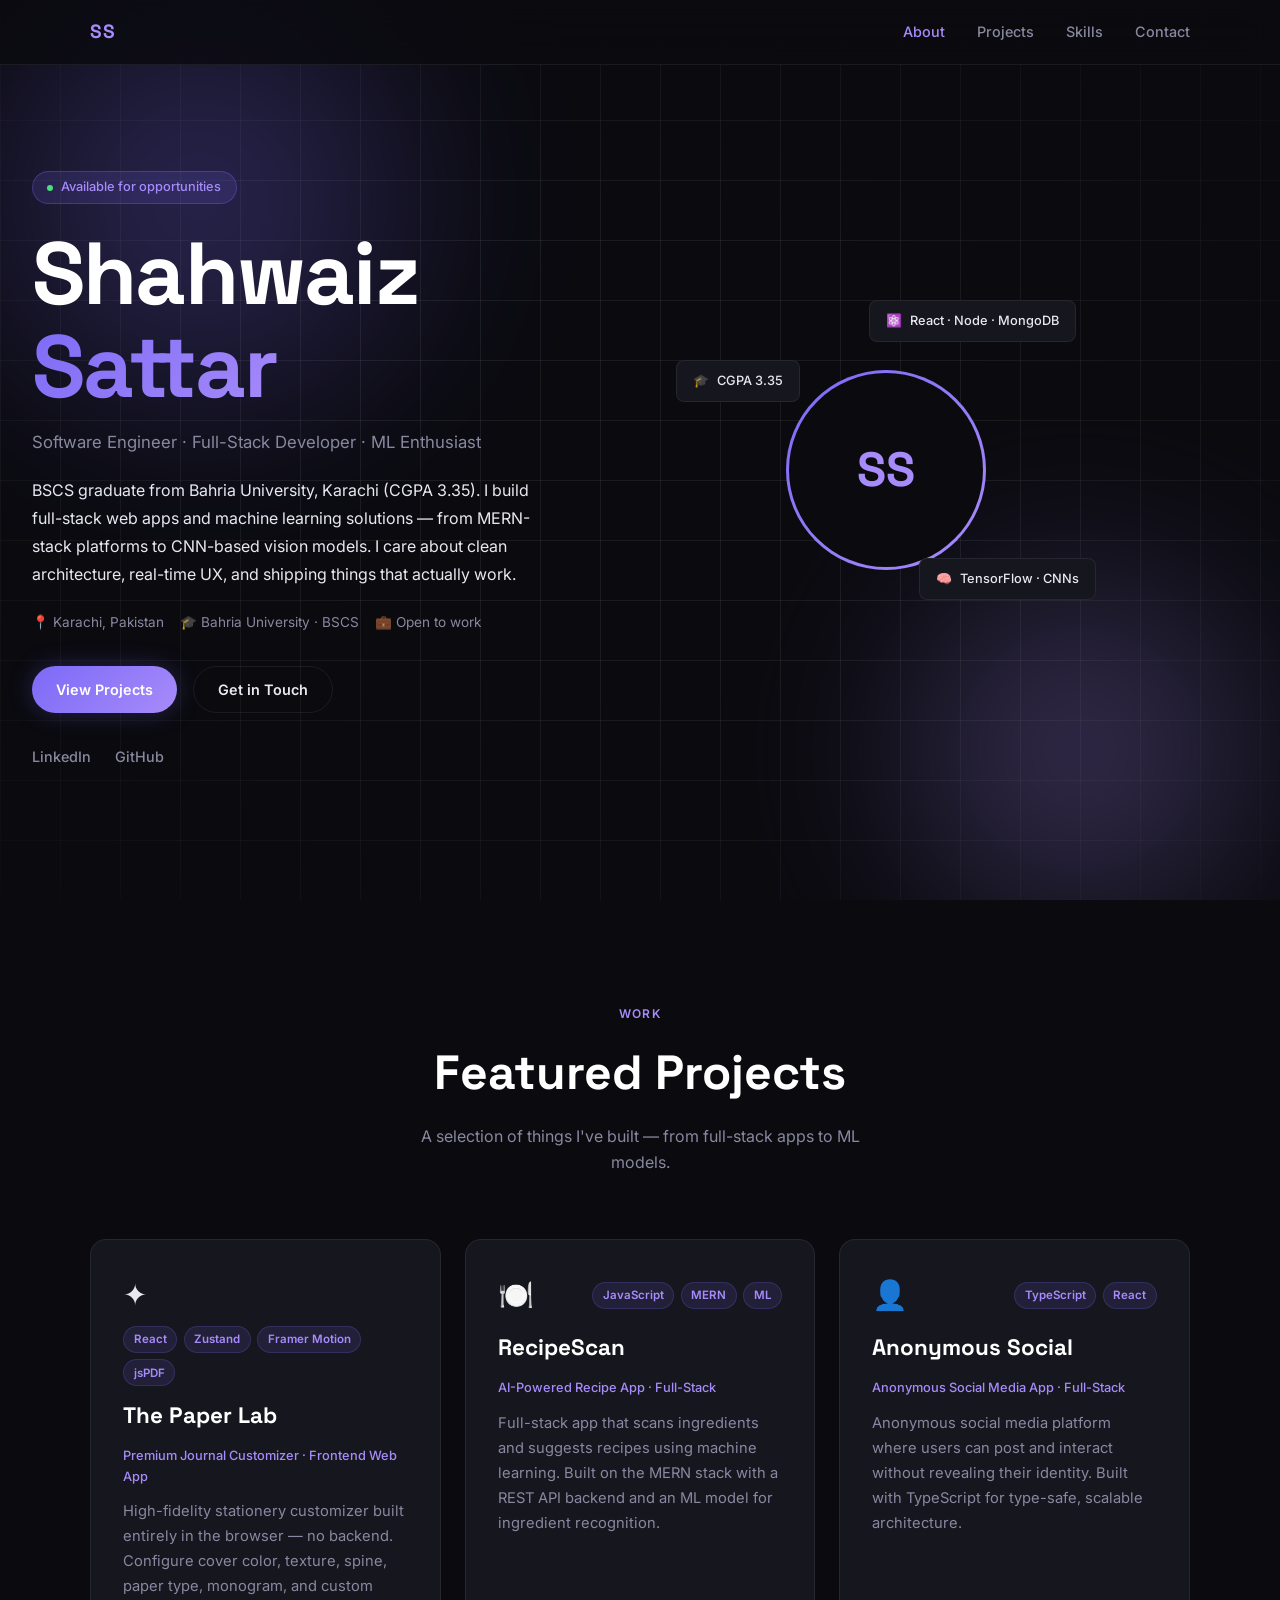
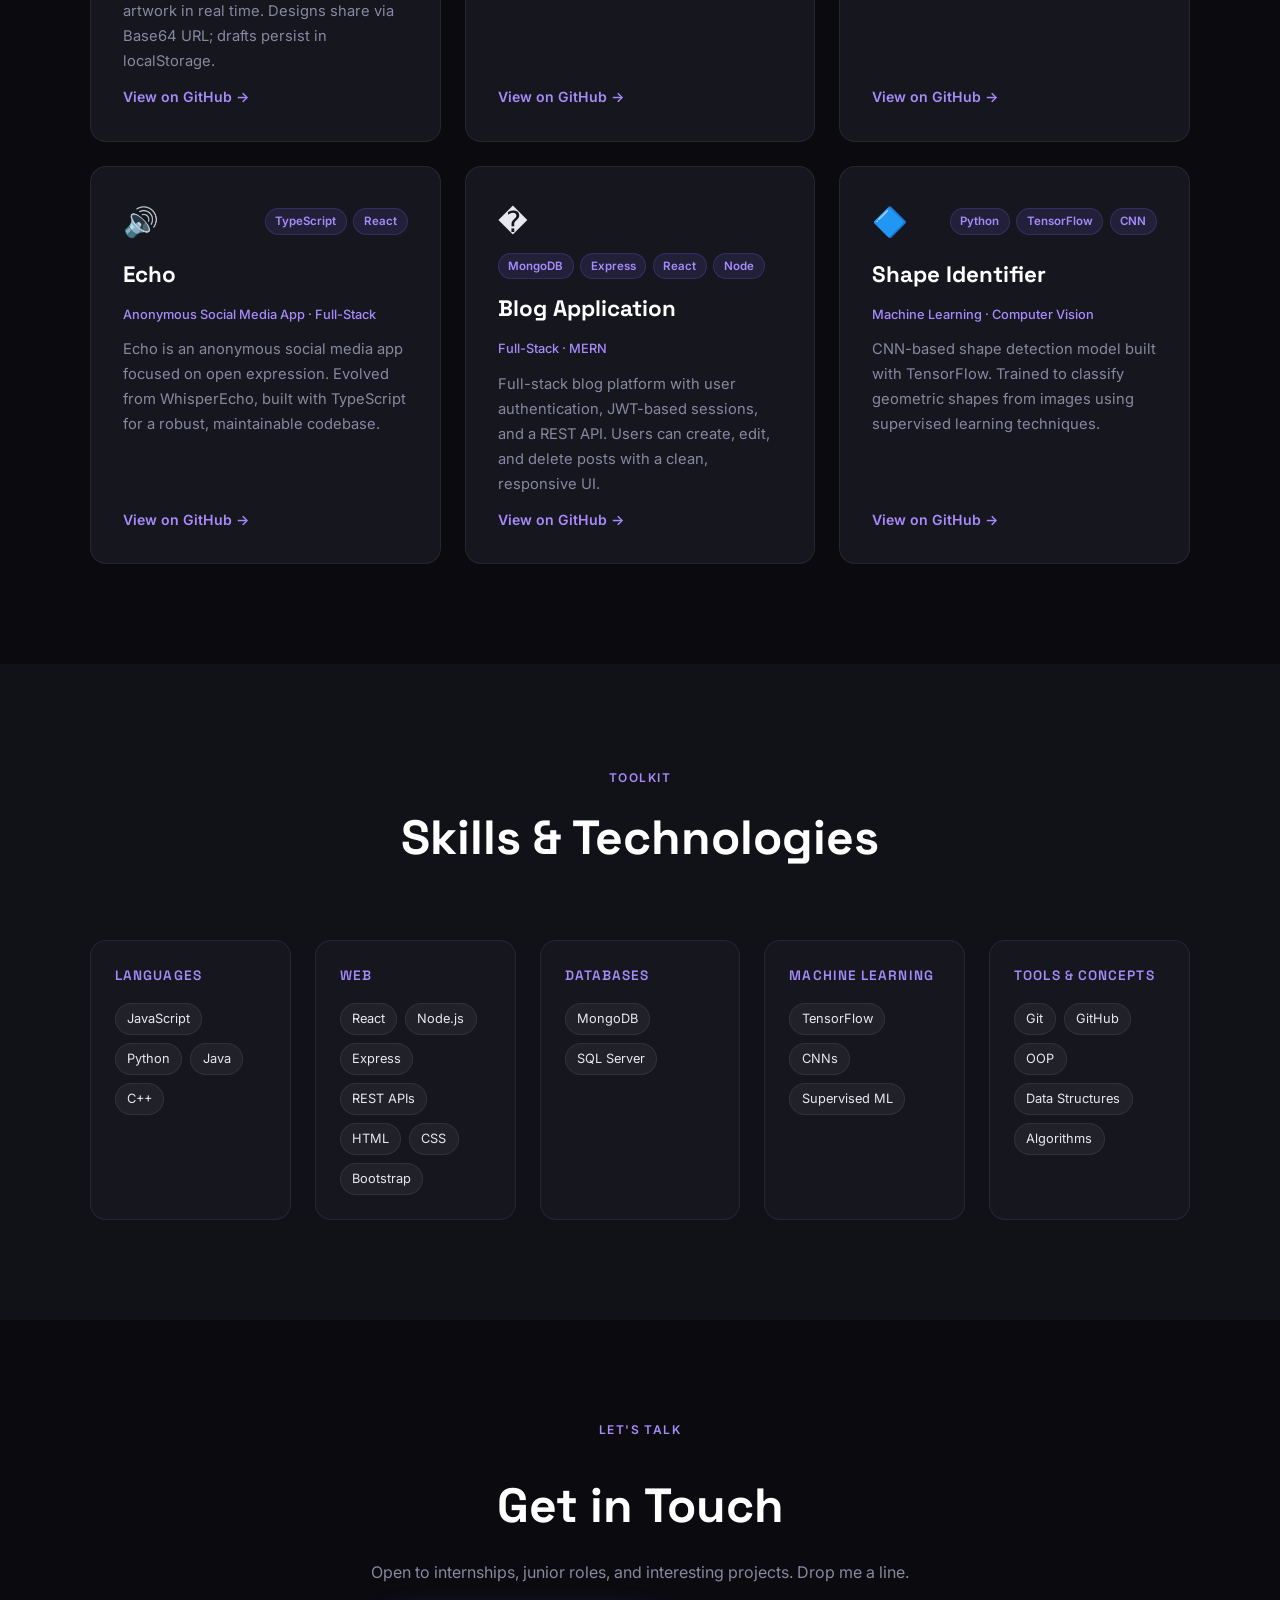
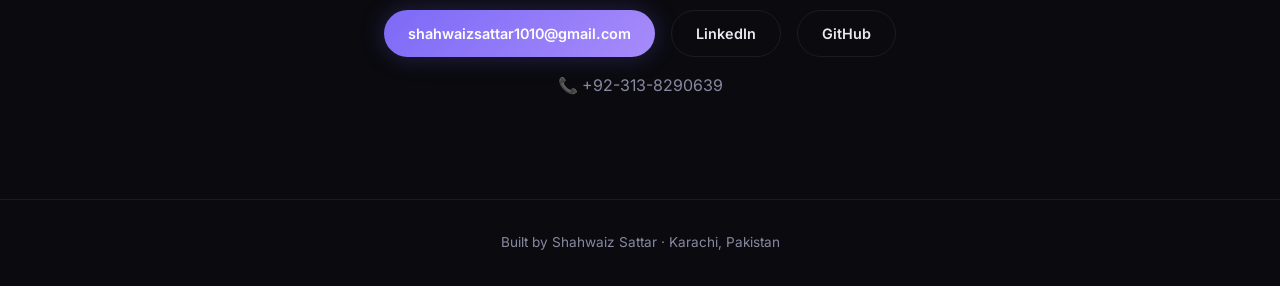
==== index.html @ 79f1ed9a "Initial portfolio commit" ====
<!DOCTYPE html>
<html lang="en">
<head>
  <meta charset="UTF-8" />
  <meta name="viewport" content="width=device-width, initial-scale=1.0" />
  <title>Shahwaiz Sattar — Portfolio</title>
  <link rel="preconnect" href="https://fonts.googleapis.com" />
  <link rel="preconnect" href="https://fonts.gstatic.com" crossorigin />
  <link href="https://fonts.googleapis.com/css2?family=Inter:wght@300;400;500;600;700&family=Space+Grotesk:wght@400;500;600;700&display=swap" rel="stylesheet" />
  <link rel="stylesheet" href="style.css" />
</head>
<body>

  <!-- NAV -->
  <nav id="navbar">
    <div class="nav-inner">
      <span class="nav-logo">SS</span>
      <ul class="nav-links">
        <li><a href="#about">About</a></li>
        <li><a href="#projects">Projects</a></li>
        <li><a href="#skills">Skills</a></li>
        <li><a href="#contact">Contact</a></li>
      </ul>
    </div>
  </nav>

  <!-- HERO / ABOUT -->
  <section id="about" class="hero">
    <div class="hero-bg">
      <div class="blob blob-1"></div>
      <div class="blob blob-2"></div>
      <div class="grid-overlay"></div>
    </div>
    <div class="hero-content">
      <div class="badge">Available for opportunities</div>
      <h1>Shahwaiz<br /><span class="accent">Sattar</span></h1>
      <p class="role">Software Engineer · Full-Stack Developer · ML Enthusiast</p>
      <p class="bio">
        BSCS graduate from Bahria University, Karachi (CGPA 3.35). I build
        full-stack web apps and machine learning solutions — from MERN-stack platforms
        to CNN-based vision models. I care about clean architecture, real-time UX, and
        shipping things that actually work.
      </p>
      <div class="hero-meta">
        <span>📍 Karachi, Pakistan</span>
        <span>🎓 Bahria University · BSCS</span>
        <span>💼 Open to work</span>
      </div>
      <div class="hero-cta">
        <a href="#projects" class="btn btn-primary">View Projects</a>
        <a href="mailto:shahwaizsattar1010@gmail.com" class="btn btn-ghost">Get in Touch</a>
      </div>
      <div class="social-links">
        <a href="https://linkedin.com/in/shahwaiz-sattar-63062a292" target="_blank" rel="noopener">LinkedIn</a>
        <a href="https://github.com/shahwaizSattar" target="_blank" rel="noopener">GitHub</a>
      </div>
    </div>
    <div class="hero-visual">
      <div class="avatar-ring">
        <div class="avatar-inner">
          <span>SS</span>
        </div>
      </div>
      <div class="floating-card card-1">
        <span class="card-icon">⚛️</span>
        <span>React · Node · MongoDB</span>
      </div>
      <div class="floating-card card-2">
        <span class="card-icon">🧠</span>
        <span>TensorFlow · CNNs</span>
      </div>
      <div class="floating-card card-3">
        <span class="card-icon">🎓</span>
        <span>CGPA 3.35</span>
      </div>
    </div>
  </section>

  <!-- PROJECTS -->
  <section id="projects" class="section">
    <div class="container">
      <div class="section-header">
        <span class="section-tag">Work</span>
        <h2>Featured Projects</h2>
        <p>A selection of things I've built — from full-stack apps to ML models.</p>
      </div>

      <div class="projects-grid">

        <!-- The Paper Lab -->
        <article class="project-card">
          <div class="project-header">
            <div class="project-icon">✦</div>
            <div class="project-badges">
              <span class="badge-tech">React</span>
              <span class="badge-tech">Zustand</span>
              <span class="badge-tech">Framer Motion</span>
              <span class="badge-tech">jsPDF</span>
            </div>
          </div>
          <h3>The Paper Lab</h3>
          <p class="project-type">Premium Journal Customizer · Frontend Web App</p>
          <p class="project-desc">
            High-fidelity stationery customizer built entirely in the browser — no backend.
            Configure cover color, texture, spine, paper type, monogram, and custom artwork
            in real time. Designs share via Base64 URL; drafts persist in localStorage.
          </p>
          <a href="https://github.com/shahwaizSattar/paper-lab" target="_blank" rel="noopener" class="project-link">View on GitHub →</a>
        </article>

        <!-- RecipeScan -->
        <article class="project-card">
          <div class="project-header">
            <div class="project-icon">🍽️</div>
            <div class="project-badges">
              <span class="badge-tech">JavaScript</span>
              <span class="badge-tech">MERN</span>
              <span class="badge-tech">ML</span>
            </div>
          </div>
          <h3>RecipeScan</h3>
          <p class="project-type">AI-Powered Recipe App · Full-Stack</p>
          <p class="project-desc">
            Full-stack app that scans ingredients and suggests recipes using machine learning.
            Built on the MERN stack with a REST API backend and an ML model for ingredient recognition.
          </p>
          <a href="https://github.com/shahwaizSattar/recipe-scan" target="_blank" rel="noopener" class="project-link">View on GitHub →</a>
        </article>

        <!-- Anonymous Social / Echo -->
        <article class="project-card">
          <div class="project-header">
            <div class="project-icon">👤</div>
            <div class="project-badges">
              <span class="badge-tech">TypeScript</span>
              <span class="badge-tech">React</span>
            </div>
          </div>
          <h3>Anonymous Social</h3>
          <p class="project-type">Anonymous Social Media App · Full-Stack</p>
          <p class="project-desc">
            Anonymous social media platform where users can post and interact without revealing
            their identity. Built with TypeScript for type-safe, scalable architecture.
          </p>
          <a href="https://github.com/shahwaizSattar/Anonymous_social" target="_blank" rel="noopener" class="project-link">View on GitHub →</a>
        </article>

        <!-- Echo -->
        <article class="project-card">
          <div class="project-header">
            <div class="project-icon">🔊</div>
            <div class="project-badges">
              <span class="badge-tech">TypeScript</span>
              <span class="badge-tech">React</span>
            </div>
          </div>
          <h3>Echo</h3>
          <p class="project-type">Anonymous Social Media App · Full-Stack</p>
          <p class="project-desc">
            Echo is an anonymous social media app focused on open expression. Evolved from
            WhisperEcho, built with TypeScript for a robust, maintainable codebase.
          </p>
          <a href="https://github.com/shahwaizSattar/Echo" target="_blank" rel="noopener" class="project-link">View on GitHub →</a>
        </article>

        <!-- Blog App -->
        <article class="project-card">
          <div class="project-header">
            <div class="project-icon">�</div>
            <div class="project-badges">
              <span class="badge-tech">MongoDB</span>
              <span class="badge-tech">Express</span>
              <span class="badge-tech">React</span>
              <span class="badge-tech">Node</span>
            </div>
          </div>
          <h3>Blog Application</h3>
          <p class="project-type">Full-Stack · MERN</p>
          <p class="project-desc">
            Full-stack blog platform with user authentication, JWT-based sessions, and a
            REST API. Users can create, edit, and delete posts with a clean, responsive UI.
          </p>
          <a href="https://github.com/shahwaizSattar/mern-blog" target="_blank" rel="noopener" class="project-link">View on GitHub →</a>
        </article>

        <!-- Shape Identifier -->
        <article class="project-card">
          <div class="project-header">
            <div class="project-icon">🔷</div>
            <div class="project-badges">
              <span class="badge-tech">Python</span>
              <span class="badge-tech">TensorFlow</span>
              <span class="badge-tech">CNN</span>
            </div>
          </div>
          <h3>Shape Identifier</h3>
          <p class="project-type">Machine Learning · Computer Vision</p>
          <p class="project-desc">
            CNN-based shape detection model built with TensorFlow. Trained to classify
            geometric shapes from images using supervised learning techniques.
          </p>
          <a href="https://github.com/shahwaizSattar/SHAPE-IDENTIFIER" target="_blank" rel="noopener" class="project-link">View on GitHub →</a>
        </article>

      </div>
    </div>
  </section>

  <!-- SKILLS -->
  <section id="skills" class="section section-dark">
    <div class="container">
      <div class="section-header">
        <span class="section-tag">Toolkit</span>
        <h2>Skills &amp; Technologies</h2>
      </div>
      <div class="skills-grid">
        <div class="skill-group">
          <h4>Languages</h4>
          <div class="skill-tags">
            <span>JavaScript</span><span>Python</span><span>Java</span><span>C++</span>
          </div>
        </div>
        <div class="skill-group">
          <h4>Web</h4>
          <div class="skill-tags">
            <span>React</span><span>Node.js</span><span>Express</span><span>REST APIs</span>
            <span>HTML</span><span>CSS</span><span>Bootstrap</span>
          </div>
        </div>
        <div class="skill-group">
          <h4>Databases</h4>
          <div class="skill-tags">
            <span>MongoDB</span><span>SQL Server</span>
          </div>
        </div>
        <div class="skill-group">
          <h4>Machine Learning</h4>
          <div class="skill-tags">
            <span>TensorFlow</span><span>CNNs</span><span>Supervised ML</span>
          </div>
        </div>
        <div class="skill-group">
          <h4>Tools &amp; Concepts</h4>
          <div class="skill-tags">
            <span>Git</span><span>GitHub</span><span>OOP</span>
            <span>Data Structures</span><span>Algorithms</span>
          </div>
        </div>
      </div>
    </div>
  </section>

  <!-- CONTACT -->
  <section id="contact" class="section">
    <div class="container">
      <div class="contact-box">
        <span class="section-tag">Let's talk</span>
        <h2>Get in Touch</h2>
        <p>Open to internships, junior roles, and interesting projects. Drop me a line.</p>
        <div class="contact-links">
          <a href="mailto:shahwaizsattar1010@gmail.com" class="btn btn-primary">shahwaizsattar1010@gmail.com</a>
          <a href="https://linkedin.com/in/shahwaiz-sattar-63062a292" target="_blank" rel="noopener" class="btn btn-ghost">LinkedIn</a>
          <a href="https://github.com/shahwaizSattar" target="_blank" rel="noopener" class="btn btn-ghost">GitHub</a>
        </div>
        <p class="contact-phone">📞 +92-313-8290639</p>
      </div>
    </div>
  </section>

  <footer>
    <p>Built by Shahwaiz Sattar · Karachi, Pakistan</p>
  </footer>

  <script src="script.js"></script>
</body>
</html>
---- style.css ----
*, *::before, *::after { box-sizing: border-box; margin: 0; padding: 0; }

:root {
  --bg: #0a0a0f;
  --bg2: #111118;
  --surface: #16161f;
  --border: rgba(255,255,255,0.07);
  --accent: #7c6af7;
  --accent2: #a78bfa;
  --accent-glow: rgba(124,106,247,0.25);
  --text: #e8e8f0;
  --muted: #8888a0;
  --white: #ffffff;
  --font: 'Inter', sans-serif;
  --font-display: 'Space Grotesk', sans-serif;
  --radius: 16px;
  --radius-sm: 8px;
}

html { scroll-behavior: smooth; }

body {
  background: var(--bg);
  color: var(--text);
  font-family: var(--font);
  font-size: 16px;
  line-height: 1.6;
  overflow-x: hidden;
}

/* ── NAV ── */
#navbar {
  position: fixed;
  top: 0; left: 0; right: 0;
  z-index: 100;
  padding: 0 2rem;
  background: rgba(10,10,15,0.8);
  backdrop-filter: blur(16px);
  border-bottom: 1px solid var(--border);
  transition: background 0.3s;
}
.nav-inner {
  max-width: 1100px;
  margin: 0 auto;
  height: 64px;
  display: flex;
  align-items: center;
  justify-content: space-between;
}
.nav-logo {
  font-family: var(--font-display);
  font-weight: 700;
  font-size: 1.2rem;
  color: var(--accent2);
  letter-spacing: 0.05em;
}
.nav-links {
  list-style: none;
  display: flex;
  gap: 2rem;
}
.nav-links a {
  color: var(--muted);
  text-decoration: none;
  font-size: 0.9rem;
  font-weight: 500;
  transition: color 0.2s;
}
.nav-links a:hover { color: var(--white); }

/* ── HERO ── */
.hero {
  min-height: 100vh;
  display: flex;
  align-items: center;
  position: relative;
  overflow: hidden;
  padding: 100px 2rem 60px;
}
.hero-bg {
  position: absolute;
  inset: 0;
  pointer-events: none;
}
.blob {
  position: absolute;
  border-radius: 50%;
  filter: blur(80px);
  opacity: 0.35;
}
.blob-1 {
  width: 600px; height: 600px;
  background: radial-gradient(circle, #7c6af7, transparent 70%);
  top: -100px; left: -100px;
  animation: drift 12s ease-in-out infinite alternate;
}
.blob-2 {
  width: 500px; height: 500px;
  background: radial-gradient(circle, #a78bfa, transparent 70%);
  bottom: -100px; right: -50px;
  animation: drift 15s ease-in-out infinite alternate-reverse;
}
@keyframes drift {
  from { transform: translate(0, 0) scale(1); }
  to   { transform: translate(40px, 30px) scale(1.05); }
}
.grid-overlay {
  position: absolute;
  inset: 0;
  background-image:
    linear-gradient(var(--border) 1px, transparent 1px),
    linear-gradient(90deg, var(--border) 1px, transparent 1px);
  background-size: 60px 60px;
  mask-image: radial-gradient(ellipse 80% 80% at 50% 50%, black 30%, transparent 100%);
}

.hero-content {
  position: relative;
  z-index: 2;
  max-width: 600px;
  flex: 1;
}
.badge {
  display: inline-flex;
  align-items: center;
  gap: 0.5rem;
  background: rgba(124,106,247,0.15);
  border: 1px solid rgba(124,106,247,0.3);
  color: var(--accent2);
  font-size: 0.8rem;
  font-weight: 500;
  padding: 0.35rem 0.9rem;
  border-radius: 100px;
  margin-bottom: 1.5rem;
}
.badge::before {
  content: '';
  width: 6px; height: 6px;
  background: #4ade80;
  border-radius: 50%;
  animation: pulse 2s infinite;
}
@keyframes pulse {
  0%, 100% { opacity: 1; }
  50% { opacity: 0.4; }
}

h1 {
  font-family: var(--font-display);
  font-size: clamp(3rem, 7vw, 5.5rem);
  font-weight: 700;
  line-height: 1.05;
  letter-spacing: -0.02em;
  color: var(--white);
  margin-bottom: 1rem;
}
.accent {
  background: linear-gradient(135deg, var(--accent), var(--accent2));
  -webkit-background-clip: text;
  -webkit-text-fill-color: transparent;
  background-clip: text;
}
.role {
  font-size: 1.05rem;
  color: var(--muted);
  margin-bottom: 1.25rem;
  font-weight: 400;
}
.bio {
  font-size: 1rem;
  color: var(--text);
  line-height: 1.75;
  margin-bottom: 1.5rem;
  max-width: 520px;
}
.hero-meta {
  display: flex;
  flex-wrap: wrap;
  gap: 1rem;
  margin-bottom: 2rem;
  font-size: 0.85rem;
  color: var(--muted);
}
.hero-cta {
  display: flex;
  gap: 1rem;
  flex-wrap: wrap;
  margin-bottom: 2rem;
}
.social-links {
  display: flex;
  gap: 1.5rem;
}
.social-links a {
  color: var(--muted);
  text-decoration: none;
  font-size: 0.9rem;
  font-weight: 500;
  transition: color 0.2s;
  border-bottom: 1px solid transparent;
}
.social-links a:hover {
  color: var(--accent2);
  border-bottom-color: var(--accent2);
}

/* ── BUTTONS ── */
.btn {
  display: inline-flex;
  align-items: center;
  gap: 0.4rem;
  padding: 0.7rem 1.5rem;
  border-radius: 100px;
  font-size: 0.9rem;
  font-weight: 600;
  text-decoration: none;
  transition: all 0.2s;
  cursor: pointer;
  border: none;
}
.btn-primary {
  background: linear-gradient(135deg, var(--accent), var(--accent2));
  color: var(--white);
  box-shadow: 0 0 24px var(--accent-glow);
}
.btn-primary:hover {
  transform: translateY(-2px);
  box-shadow: 0 0 36px var(--accent-glow);
}
.btn-ghost {
  background: transparent;
  color: var(--text);
  border: 1px solid var(--border);
}
.btn-ghost:hover {
  border-color: var(--accent2);
  color: var(--accent2);
  transform: translateY(-2px);
}

/* ── HERO VISUAL ── */
.hero-visual {
  position: relative;
  flex: 0 0 380px;
  height: 380px;
  display: flex;
  align-items: center;
  justify-content: center;
  margin-left: 4rem;
}
.avatar-ring {
  width: 200px; height: 200px;
  border-radius: 50%;
  background: linear-gradient(135deg, var(--accent), var(--accent2));
  padding: 3px;
  animation: spin-slow 20s linear infinite;
}
@keyframes spin-slow {
  from { transform: rotate(0deg); }
  to   { transform: rotate(360deg); }
}
.avatar-inner {
  width: 100%; height: 100%;
  border-radius: 50%;
  background: var(--bg);
  display: flex;
  align-items: center;
  justify-content: center;
  font-family: var(--font-display);
  font-size: 3rem;
  font-weight: 700;
  color: var(--accent2);
  animation: spin-slow 20s linear infinite reverse;
}
.floating-card {
  position: absolute;
  background: var(--surface);
  border: 1px solid var(--border);
  border-radius: var(--radius-sm);
  padding: 0.6rem 1rem;
  font-size: 0.8rem;
  font-weight: 500;
  color: var(--text);
  display: flex;
  align-items: center;
  gap: 0.5rem;
  backdrop-filter: blur(8px);
  white-space: nowrap;
}
.card-1 { top: 20px; right: 0; animation: float 4s ease-in-out infinite; }
.card-2 { bottom: 60px; right: -20px; animation: float 5s ease-in-out infinite 1s; }
.card-3 { top: 80px; left: -20px; animation: float 4.5s ease-in-out infinite 0.5s; }
@keyframes float {
  0%, 100% { transform: translateY(0); }
  50%       { transform: translateY(-8px); }
}

/* ── SECTIONS ── */
.section { padding: 100px 2rem; }
.section-dark { background: var(--bg2); }
.container { max-width: 1100px; margin: 0 auto; }
.section-header {
  text-align: center;
  margin-bottom: 4rem;
}
.section-tag {
  display: inline-block;
  font-size: 0.75rem;
  font-weight: 600;
  letter-spacing: 0.12em;
  text-transform: uppercase;
  color: var(--accent2);
  margin-bottom: 0.75rem;
}
.section-header h2 {
  font-family: var(--font-display);
  font-size: clamp(2rem, 4vw, 3rem);
  font-weight: 700;
  color: var(--white);
  margin-bottom: 0.75rem;
}
.section-header p {
  color: var(--muted);
  font-size: 1rem;
  max-width: 500px;
  margin: 0 auto;
}

/* ── PROJECTS ── */
.projects-grid {
  display: grid;
  grid-template-columns: repeat(auto-fill, minmax(320px, 1fr));
  gap: 1.5rem;
}
.project-card {
  background: var(--surface);
  border: 1px solid var(--border);
  border-radius: var(--radius);
  padding: 2rem;
  transition: transform 0.25s, border-color 0.25s, box-shadow 0.25s;
  display: flex;
  flex-direction: column;
  gap: 0.75rem;
}
.project-card:hover {
  transform: translateY(-4px);
  border-color: rgba(124,106,247,0.4);
  box-shadow: 0 8px 40px rgba(124,106,247,0.12);
}
.project-card.featured {
  background: var(--surface);
  border-color: var(--border);
}
.project-header {
  display: flex;
  align-items: center;
  justify-content: space-between;
  flex-wrap: wrap;
  gap: 0.5rem;
}
.project-icon {
  font-size: 1.8rem;
}
.project-badges {
  display: flex;
  flex-wrap: wrap;
  gap: 0.4rem;
}
.badge-tech {
  background: rgba(124,106,247,0.12);
  color: var(--accent2);
  font-size: 0.72rem;
  font-weight: 600;
  padding: 0.2rem 0.6rem;
  border-radius: 100px;
  border: 1px solid rgba(124,106,247,0.2);
}
.project-card h3 {
  font-family: var(--font-display);
  font-size: 1.4rem;
  font-weight: 700;
  color: var(--white);
}
.project-type {
  font-size: 0.8rem;
  color: var(--accent2);
  font-weight: 500;
}
.project-desc {
  color: var(--muted);
  font-size: 0.92rem;
  line-height: 1.7;
  flex: 1;
}
.project-highlights {
  list-style: none;
  display: flex;
  flex-direction: column;
  gap: 0.4rem;
}
.project-highlights li {
  font-size: 0.88rem;
  color: var(--text);
  padding-left: 1.2rem;
  position: relative;
}
.project-highlights li::before {
  content: '→';
  position: absolute;
  left: 0;
  color: var(--accent2);
}
.project-highlights code {
  background: rgba(124,106,247,0.15);
  color: var(--accent2);
  padding: 0.1rem 0.35rem;
  border-radius: 4px;
  font-size: 0.82rem;
}
.project-stats {
  display: flex;
  gap: 2rem;
  padding: 1.25rem 0;
  border-top: 1px solid var(--border);
  border-bottom: 1px solid var(--border);
  flex-wrap: wrap;
}
.stat {
  display: flex;
  flex-direction: column;
  gap: 0.1rem;
}
.stat-num {
  font-family: var(--font-display);
  font-size: 1.6rem;
  font-weight: 700;
  color: var(--accent2);
  line-height: 1;
}
.stat span:last-child {
  font-size: 0.75rem;
  color: var(--muted);
}
.project-link {
  color: var(--accent2);
  text-decoration: none;
  font-size: 0.88rem;
  font-weight: 600;
  transition: gap 0.2s;
  align-self: flex-start;
}
.project-link:hover { text-decoration: underline; }

/* ── SKILLS ── */
.skills-grid {
  display: grid;
  grid-template-columns: repeat(auto-fill, minmax(200px, 1fr));
  gap: 1.5rem;
}
.skill-group {
  background: var(--surface);
  border: 1px solid var(--border);
  border-radius: var(--radius);
  padding: 1.5rem;
}
.skill-group h4 {
  font-family: var(--font-display);
  font-size: 0.85rem;
  font-weight: 600;
  color: var(--accent2);
  text-transform: uppercase;
  letter-spacing: 0.08em;
  margin-bottom: 1rem;
}
.skill-tags {
  display: flex;
  flex-wrap: wrap;
  gap: 0.5rem;
}
.skill-tags span {
  background: rgba(255,255,255,0.05);
  border: 1px solid var(--border);
  color: var(--text);
  font-size: 0.8rem;
  padding: 0.3rem 0.7rem;
  border-radius: 100px;
  transition: all 0.2s;
}
.skill-tags span:hover {
  background: rgba(124,106,247,0.15);
  border-color: rgba(124,106,247,0.3);
  color: var(--accent2);
}

/* ── CONTACT ── */
.contact-box {
  max-width: 600px;
  margin: 0 auto;
  text-align: center;
  display: flex;
  flex-direction: column;
  align-items: center;
  gap: 1rem;
}
.contact-box h2 {
  font-family: var(--font-display);
  font-size: clamp(2rem, 4vw, 3rem);
  font-weight: 700;
  color: var(--white);
}
.contact-box p {
  color: var(--muted);
  font-size: 1rem;
}
.contact-links {
  display: flex;
  flex-wrap: wrap;
  gap: 1rem;
  justify-content: center;
  margin-top: 0.5rem;
}
.contact-phone {
  font-size: 0.9rem;
  color: var(--muted);
}

/* ── FOOTER ── */
footer {
  text-align: center;
  padding: 2rem;
  border-top: 1px solid var(--border);
  color: var(--muted);
  font-size: 0.85rem;
}

/* ── RESPONSIVE ── */
@media (max-width: 900px) {
  .hero { flex-direction: column; text-align: center; padding-top: 120px; }
  .hero-content { max-width: 100%; }
  .hero-meta { justify-content: center; }
  .hero-cta { justify-content: center; }
  .social-links { justify-content: center; }
  .hero-visual { margin-left: 0; margin-top: 3rem; }
  .project-card.featured { grid-column: auto; }
}
@media (max-width: 600px) {
  .nav-links { display: none; }
  .hero-visual { display: none; }
  .projects-grid { grid-template-columns: 1fr; }
  .skills-grid { grid-template-columns: 1fr 1fr; }
}
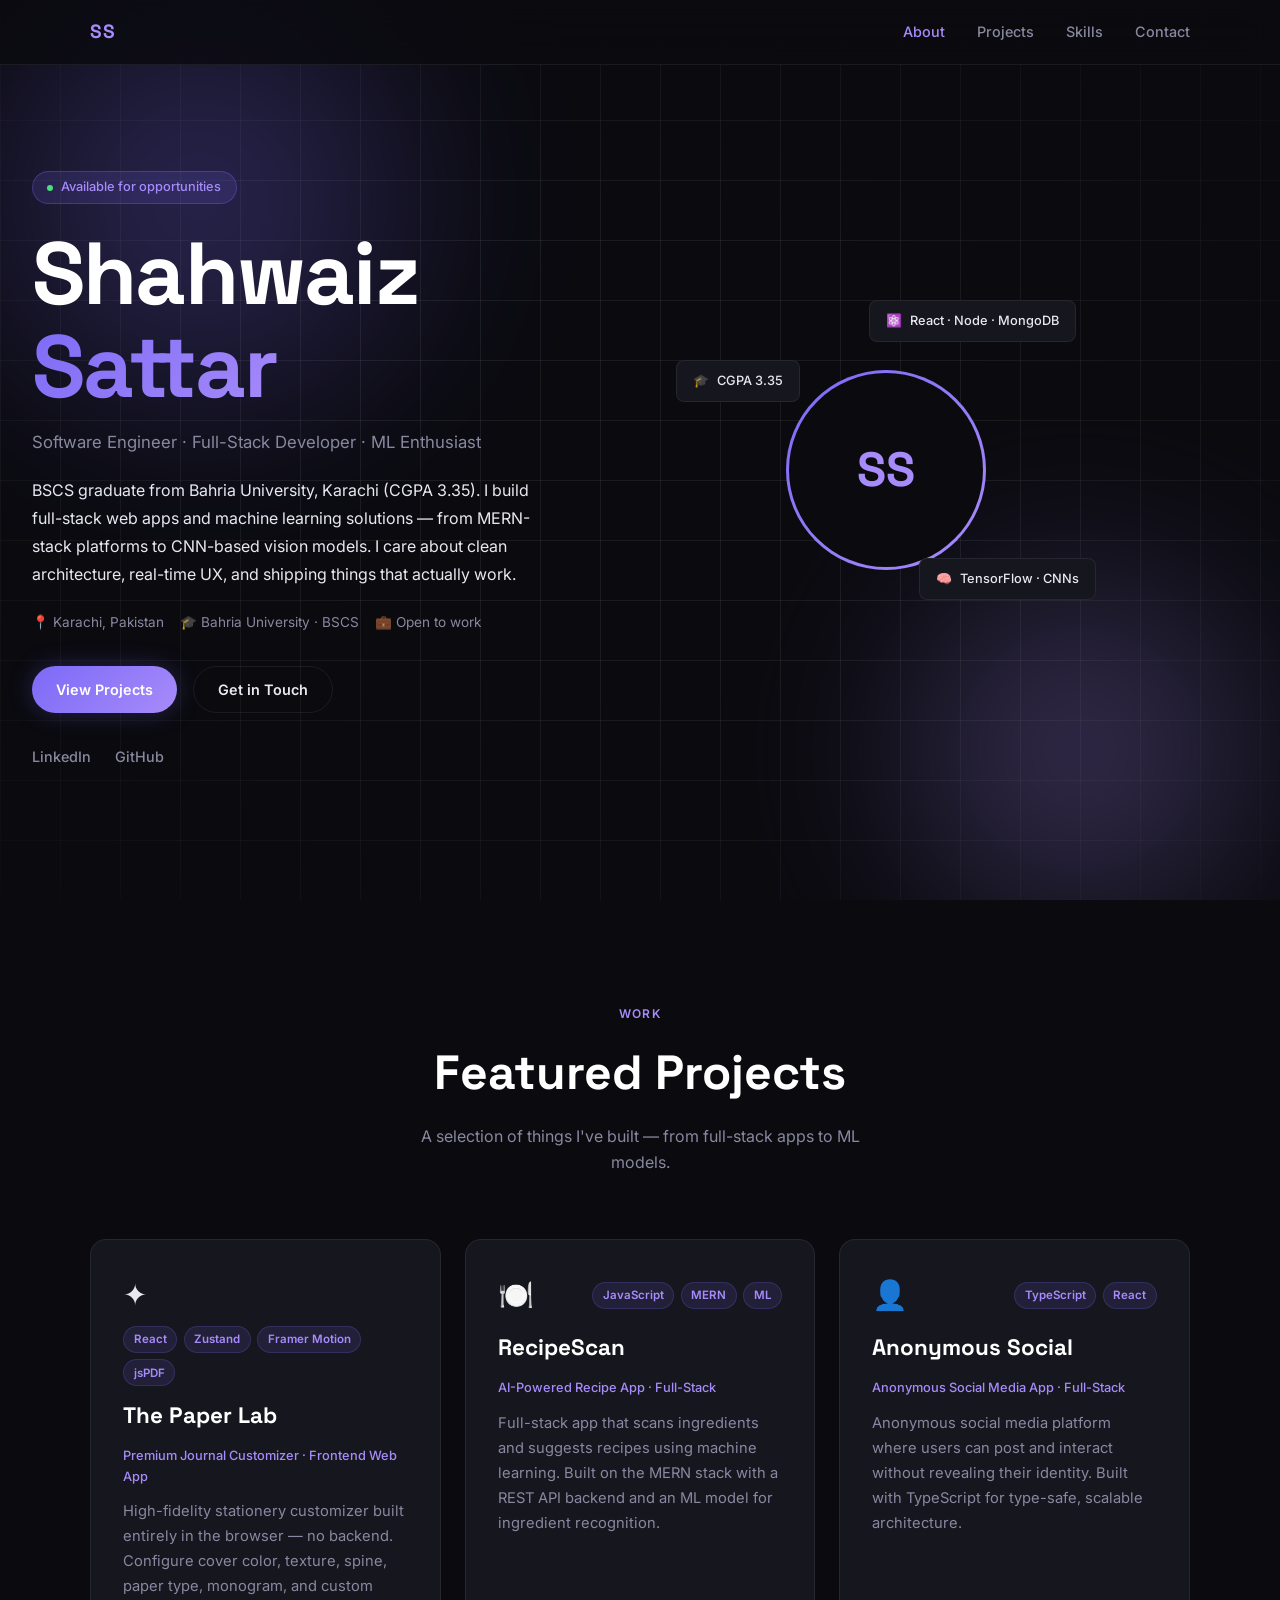
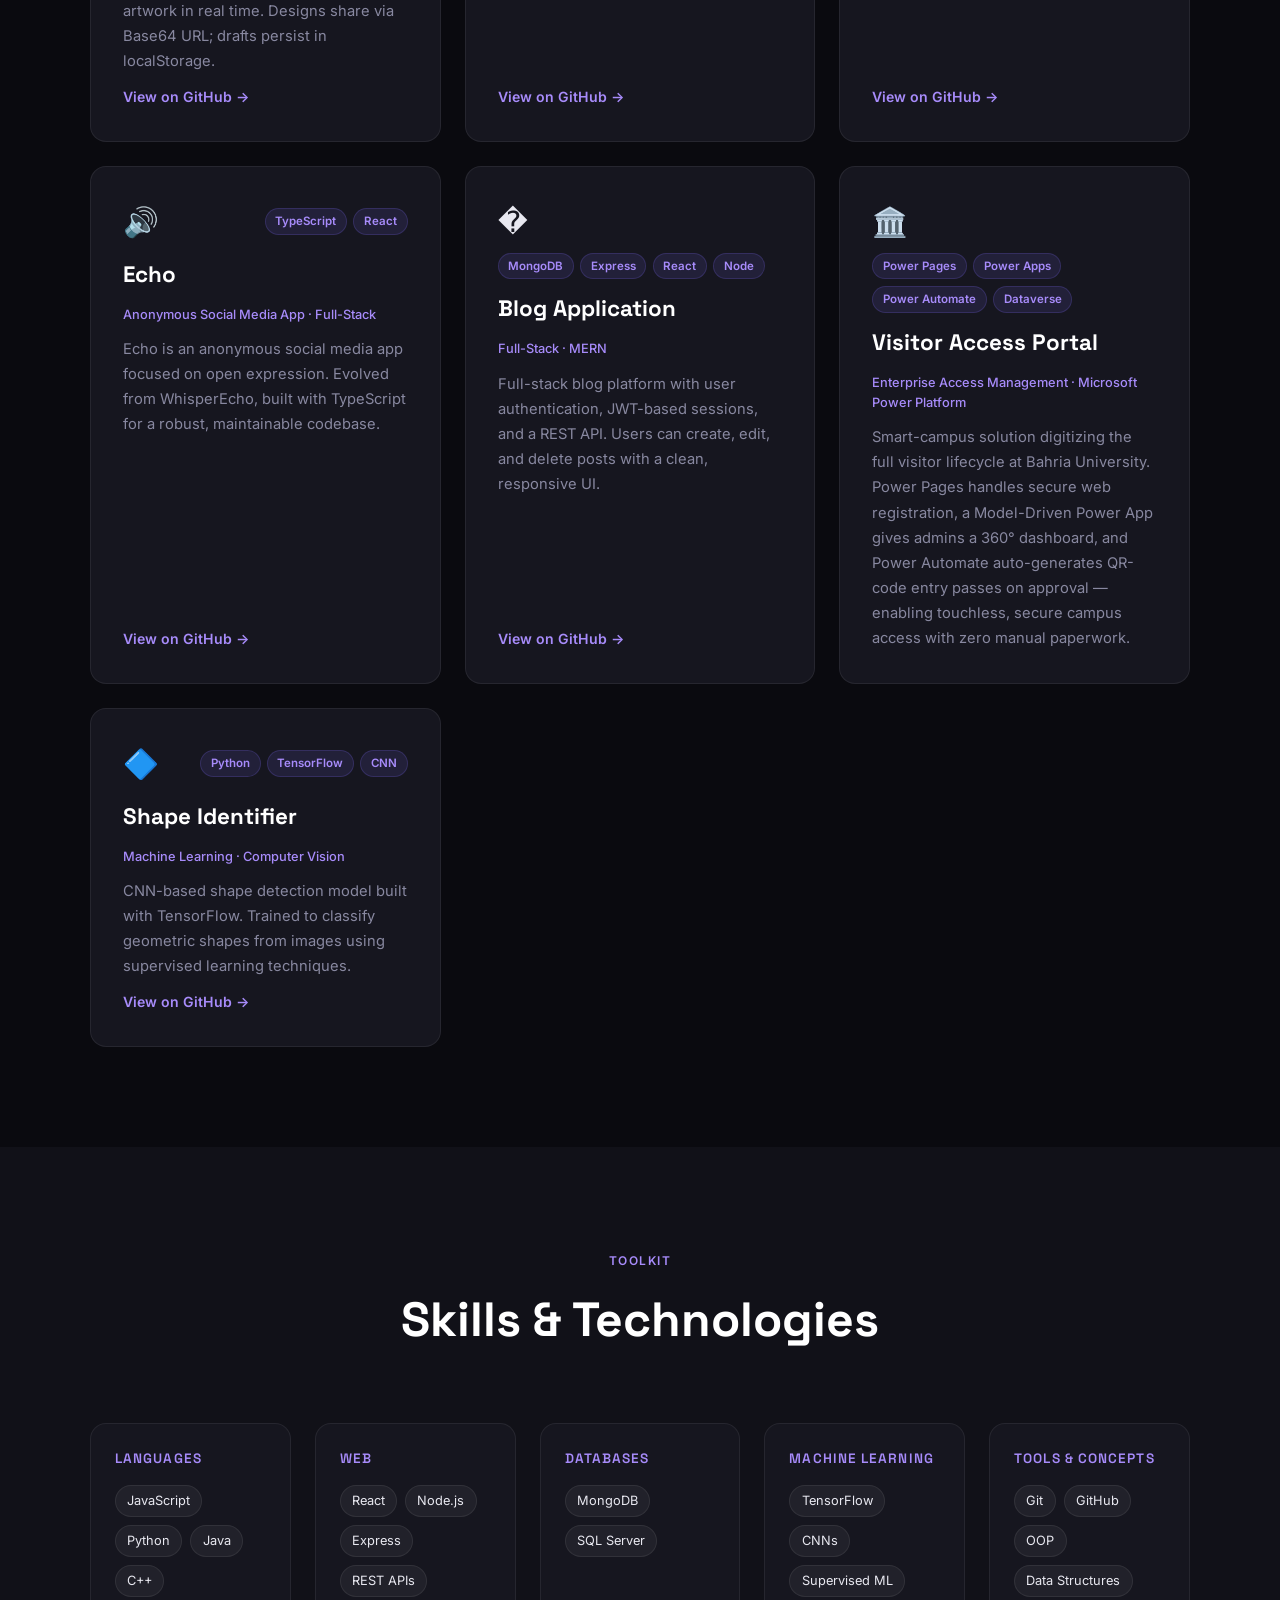
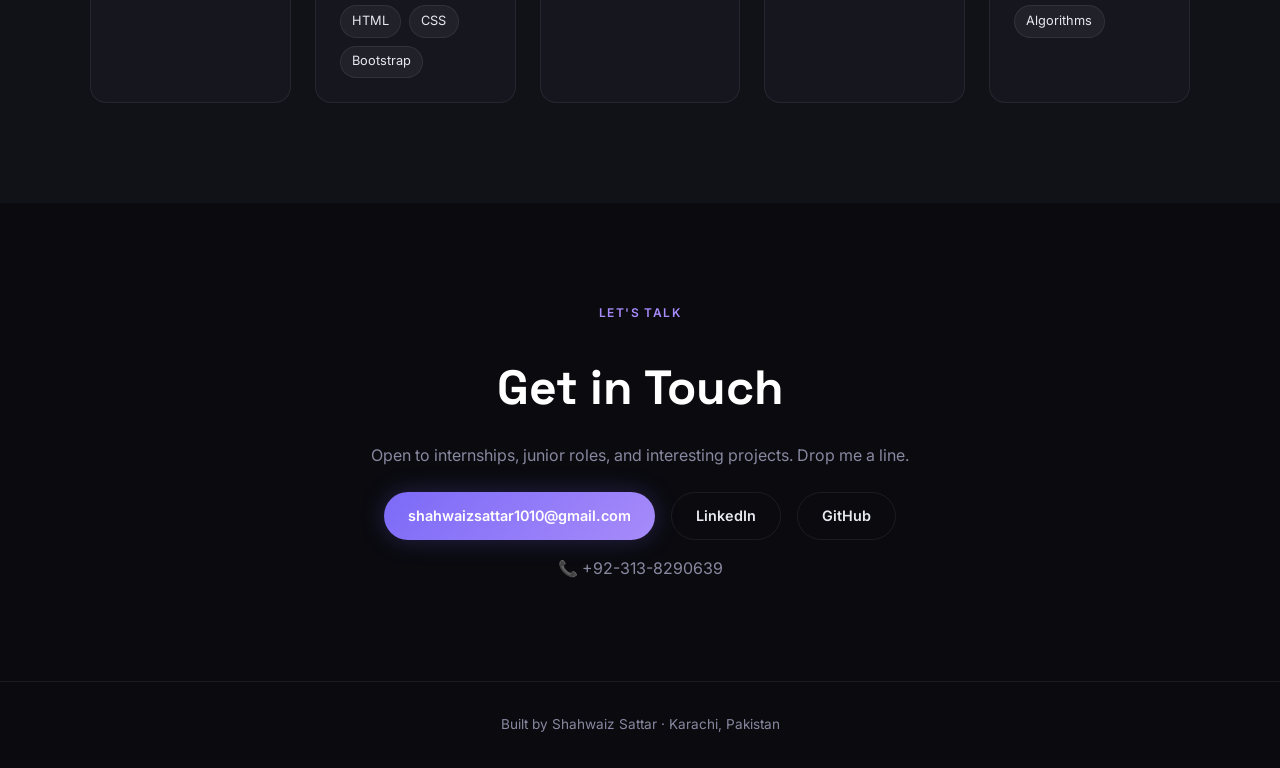
==== commit 8609f66f: "Add Visitor Access Portal project" ====
--- a/index.html
+++ b/index.html
@@ -183,6 +183,27 @@
           <a href="https://github.com/shahwaizSattar/mern-blog" target="_blank" rel="noopener" class="project-link">View on GitHub →</a>
         </article>
 
+        <!-- Visitor Access Portal -->
+        <article class="project-card">
+          <div class="project-header">
+            <div class="project-icon">🏛️</div>
+            <div class="project-badges">
+              <span class="badge-tech">Power Pages</span>
+              <span class="badge-tech">Power Apps</span>
+              <span class="badge-tech">Power Automate</span>
+              <span class="badge-tech">Dataverse</span>
+            </div>
+          </div>
+          <h3>Visitor Access Portal</h3>
+          <p class="project-type">Enterprise Access Management · Microsoft Power Platform</p>
+          <p class="project-desc">
+            Smart-campus solution digitizing the full visitor lifecycle at Bahria University.
+            Power Pages handles secure web registration, a Model-Driven Power App gives admins
+            a 360° dashboard, and Power Automate auto-generates QR-code entry passes on approval
+            — enabling touchless, secure campus access with zero manual paperwork.
+          </p>
+        </article>
+
         <!-- Shape Identifier -->
         <article class="project-card">
           <div class="project-header">
